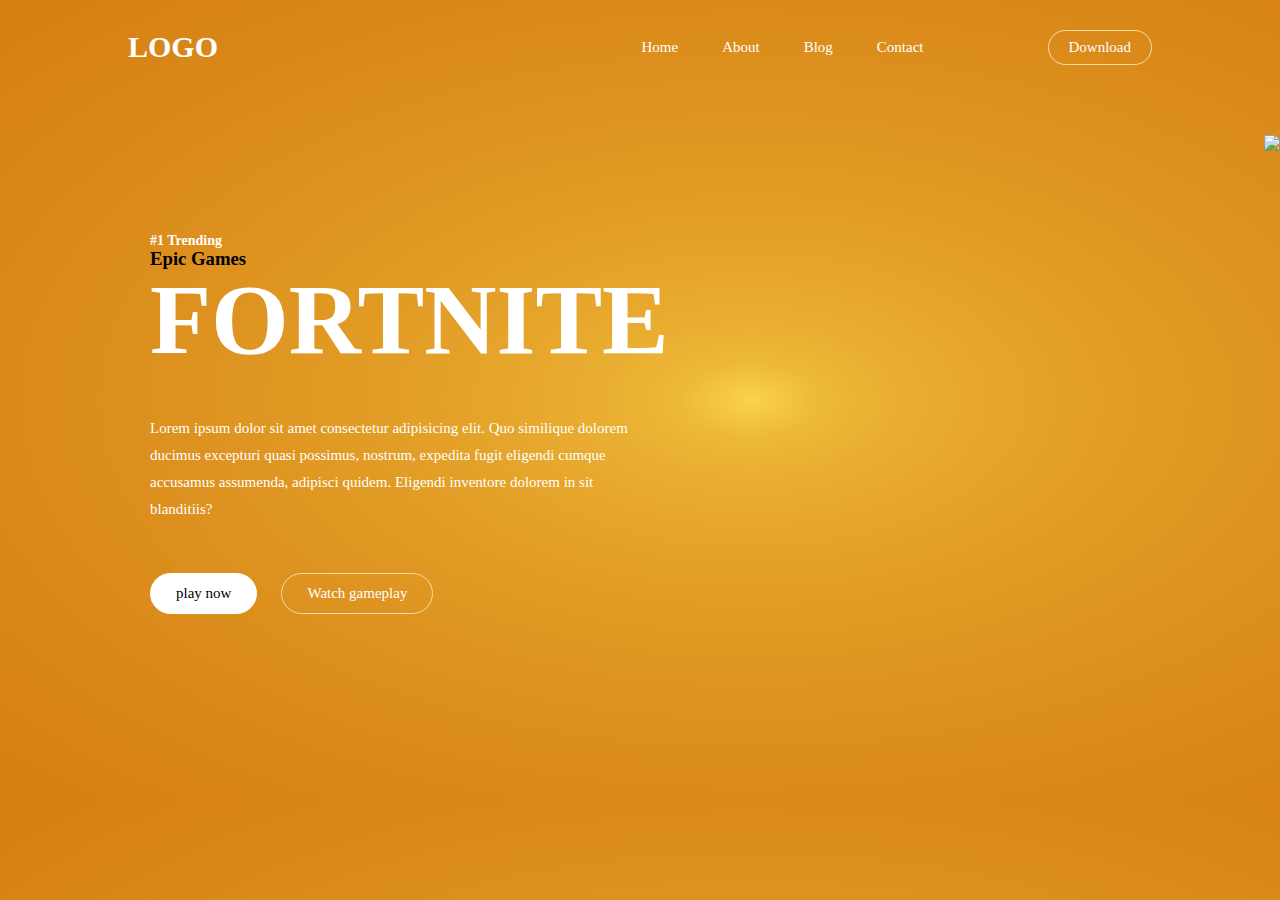
==== index.html @ 10465d37 "Add files via upload" ====
<!DOCTYPE html>
<html lang="en">
<head>
    <meta charset="UTF-8">
    <meta name="viewport" content="width=device-width, initial-scale=1.0">
    <title>hehe</title>
    <link rel="stylesheet" type="text/css" href="heh.css">
    <link rel="stylesheet" href="https://cdnjs.cloudflare.com/ajax/libs/font-awesome/6.4.2/css/all.min.css" integrity="sha512-z3gLpd7yknf1YoNbCzqRKc4qyor8gaKU1qmn+CShxbuBusANI9QpRohGBreCFkKxLhei6S9CQXFEbbKuqLg0DA==" crossorigin="anonymous" referrerpolicy="no-referrer" />
</head>
<body>

    <section class="hero">
    <header>
        <a href="#" class="logo"><h1 style="font-size: 30px;">LOGO</h1></a>
        <nav>
            <ul class="cl">
                <li><a href="#">Home</a></li>
                <li><a href="#">About</a></li>
                <li><a href="#">Blog</a></li>
                <li><a href="#">Contact</a></li>
                <li class="btn"><a href="#">Download</a></li>
            </ul>
        </nav>
    </header>

    <div class="content">
        <div class="main-text">
            <h6>#1 Trending</h6>
            <h3>Epic Games</h3>
            <h1>FORTNITE</h1>
            <p>Lorem ipsum dolor sit amet consectetur adipisicing elit. Quo similique dolorem ducimus excepturi quasi possimus, nostrum, expedita fugit eligendi cumque accusamus assumenda, adipisci quidem. Eligendi inventore dolorem in sit blanditiis?</p>
            <a href="#">play now</a>
            <a href="#" class="cta"><i class="fa-solid fa-play"></i>Watch gameplay</a>
        </div>

        <div class="social">
            <a href="#"><i class="fa-brands fa-windows"></i></a>
            <a href="#"><i class="fa-brands fa-apple"></i></a>
            <a href="#"><i class="fa-solid fa-n"></i></a>
            <a href="#"><i class="fa-brands fa-android"></i></a>
            <a href="#"><i class="fa-brands fa-playstation"></i></a>
            <a href="#"><i class="fa-brands fa-xbox"></i></a>
        </div>

        <div class="image">
            <img src="foimg.png">
        </div>
    </div>
</section>
</body>
</html>
---- heh.css ----
*{
    margin: 0;
    padding: 0;
    box-sizing: border-box;
}
body{
    background: radial-gradient(#f9d349,20%,#d57e12);
   background-size:1500px 800px;
   
}

.hero{
    height: 100%;
    width: 100%;
    min-height: 100vh;
    position: relative;
}

 header{
    display: flex;
    align-items: center;
    justify-content: space-between;
    padding: 30px 10%;
    background-color: transparent;
}
.logo{
    font-size: 20px;
}
li,a{
    text-decoration: none;
    font-size: 15px;
    font-weight: 500;
    color: white;
}

.cl li{
    display: inline;
    padding: 0 20px;
}

.cl li a{
    transition: all 0.3s ease ;
}
.cl li a:hover{
    color: black;
    background-color:;
}

.cl li.btn{
    color: white;
    border: 1px solid #f5dca8;
    border-radius: 30px;
    padding: 9px 20px;
    font-size: 14px;
    font-weight: 500;
    background: transparent;
    margin-left: 100px;
}


.cl li.btn:hover {
    border: 1px solid white;
    background-color: white;
    color: black;
}

.content{
    padding-left: 150px;
    padding-top: 140px;
    align-items: center;
}

.content .main-text{
    position: relative;
    z-index: 2;
    margin-bottom: 50px;
}
.content .main-text h6{
    font-size: 14px;
    line-height: 1;
    color: white;
}
.content .main-text h1{
    font-size: 100px;
    line-height: 1;
    color: white;
    margin:0px 0px 45px
}

.content .main-text p{
    max-width: 100%;
    width: 480px;
    color: white;
    font-size: 15px;
    line-height: 1.8;
    margin-bottom: 50px;
}

.content .main-text a{
    display: inline-block;
    text-decoration: none;
    color:black;
    background: white;
    border: 1px solid white;
    padding: 9px 25px;
    line-height: 1.4;
    border-radius: 30px;
}
.content .main-text a:hover{
    transform:scale(1.20);
    border: 1px solid #f5dca8;
    background: transparent;
    color: white;
    transition:.4s ;
}

.content .main-text a.cta{
        border: 1px solid #f5dca8;
        color: white;
        background: transparent;
        margin-left: 20px;
}

.content .social{
    position: relative;
    z-index: 2;
    margin-top: 110px;
}
.content .social a{
    display: inline-block;
    margin-right:25px ;
}
.content .social a:hover{
    transform: scale(1.2);
    transition: .4s;
    color: white;
}
.image{
    position: absolute;
    width: 100%;
    height: 85%;
    bottom: 0;
    right: 0;
    text-align: right;
}

.image img{
    height: 100%;
}
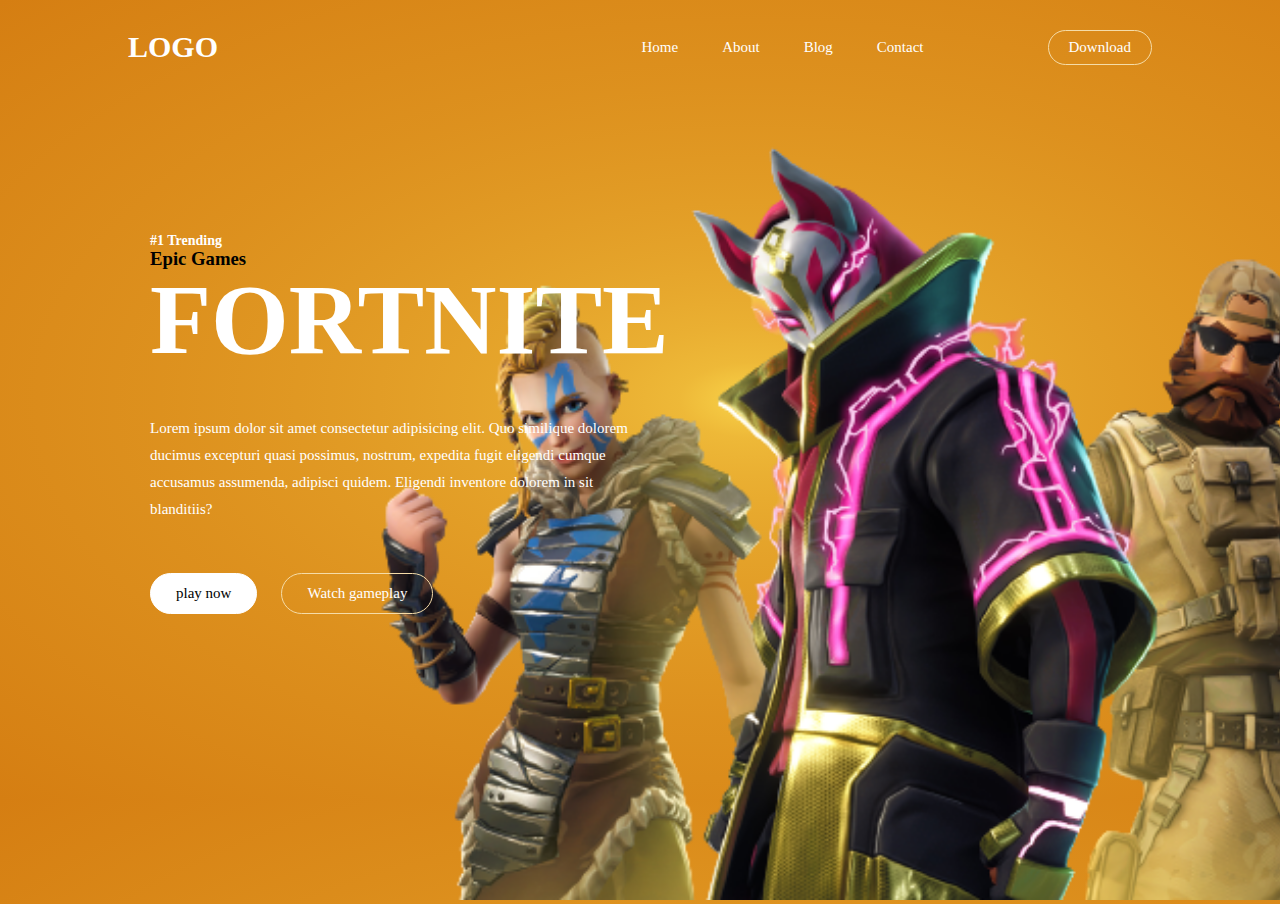
==== commit 55557e98: "Update index.html" ====
--- a/index.html
+++ b/index.html
@@ -15,7 +15,7 @@
         <nav>
             <ul class="cl">
                 <li><a href="#">Home</a></li>
-                <li><a href="#">About</a></li>
+                <li><a href="to do list/todo.html">About</a></li>
                 <li><a href="#">Blog</a></li>
                 <li><a href="#">Contact</a></li>
                 <li class="btn"><a href="#">Download</a></li>
@@ -48,4 +48,4 @@
     </div>
 </section>
 </body>
-</html>+</html>
